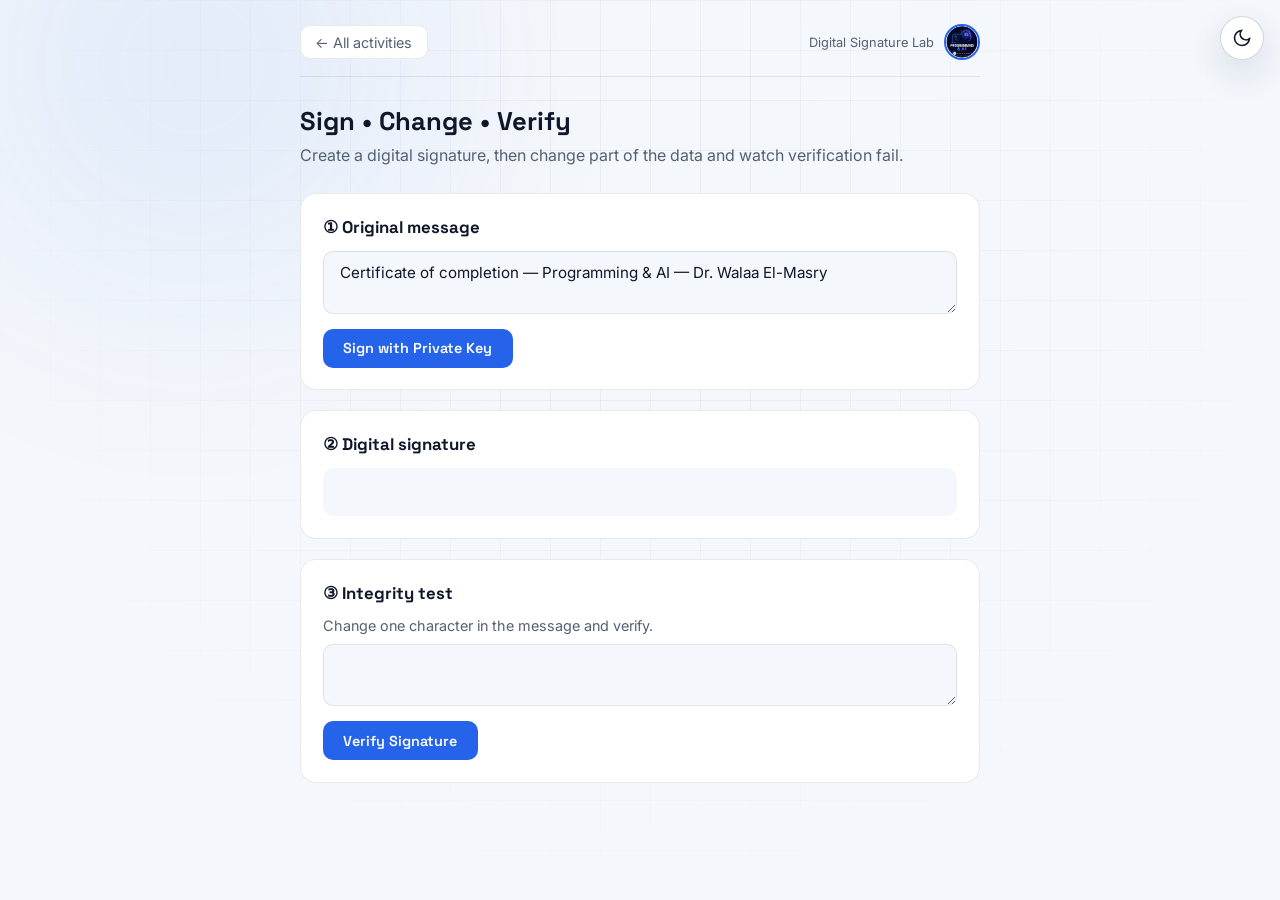
==== games/digital-signature.html @ dbafcafa "Initial commit" ====
<!DOCTYPE html>
<html lang="en" data-theme="dark">
<head>
  <meta charset="UTF-8">
  <meta name="viewport" content="width=device-width, initial-scale=1.0">
  <title>Digital Signature Lab | Dr. Walaa El-Masry</title>
  <link rel="icon" type="image/webp" href="../assets/images/logo.webp">
  <link rel="stylesheet" href="https://fonts.googleapis.com/css2?family=Space+Grotesk:wght@400;500;600;700&family=Inter:wght@300;400;500;600&family=JetBrains+Mono:wght@400;500&display=swap">
  <link rel="stylesheet" href="../css/style.css">
  <script>(function(){var t=null;try{t=localStorage.getItem('theme')}catch(e){}if(t!=='light'&&t!=='dark'){t=window.matchMedia&&window.matchMedia('(prefers-color-scheme: light)').matches?'light':'dark'}document.documentElement.setAttribute('data-theme',t)})();</script>
</head>
<body>
  <div class="bg-grid" aria-hidden="true"></div>
  <div class="bg-glow bg-glow-1" aria-hidden="true"></div>
  <button id="theme-toggle" class="theme-toggle" type="button" aria-label="Theme">
    <svg class="icon-sun" viewBox="0 0 24 24" width="20" height="20" fill="none" stroke="currentColor" stroke-width="2"><circle cx="12" cy="12" r="4"/><path d="M12 2v2M12 20v2M4.93 4.93l1.41 1.41M17.66 17.66l1.41 1.41M2 12h2M20 12h2M4.93 19.07l1.41-1.41M17.66 6.34l1.41-1.41"/></svg>
    <svg class="icon-moon" viewBox="0 0 24 24" width="20" height="20" fill="none" stroke="currentColor" stroke-width="2"><path d="M21 12.79A9 9 0 1 1 11.21 3 7 7 0 0 0 21 12.79z"/></svg>
  </button>
  <div class="game-wrap">
    <div class="game-nav">
      <a href="../index.html">← All activities</a>
      <div class="game-brand"><span>Digital Signature Lab</span><img src="../assets/images/logo.webp" alt=""></div>
    </div>
    <h1 class="game-title">Sign • Change • Verify</h1>
    <p class="game-desc">Create a digital signature, then change part of the data and watch verification fail.</p>
    <div class="lab-box">
      <h3>① Original message</h3>
      <textarea id="msg" rows="2">Certificate of completion — Programming & AI — Dr. Walaa El-Masry</textarea>
      <button class="btn" onclick="signMsg()">Sign with Private Key</button>
    </div>
    <div class="lab-box">
      <h3>② Digital signature</h3>
      <div id="signature" style="background:var(--bg-main);padding:1rem;border-radius:10px;font-family:'JetBrains Mono',monospace;word-break:break-all;min-height:48px;color:var(--accent-violet);font-size:0.85rem;"></div>
    </div>
    <div class="lab-box">
      <h3>③ Integrity test</h3>
      <p style="color:var(--text-secondary);margin-bottom:0.6rem;font-size:0.9rem;">Change one character in the message and verify.</p>
      <textarea id="msg2" rows="2"></textarea>
      <button class="btn" onclick="verify()">Verify Signature</button>
      <div id="verifyResult"></div>
    </div>
  </div>
  <script>
    document.getElementById('theme-toggle')?.addEventListener('click', () => {
      const cur = document.documentElement.getAttribute('data-theme');
      const next = cur === 'dark' ? 'light' : 'dark';
      document.documentElement.setAttribute('data-theme', next);
      try { localStorage.setItem('theme', next); } catch (e) {}
    });
    let sig = '';
    function simpleHash(str) {
      let h = 0;
      for (let i = 0; i < str.length; i++) { h = ((h << 5) - h) + str.charCodeAt(i); h |= 0; }
      return Math.abs(h).toString(16) + '-WALAA-SIG';
    }
    function signMsg() {
      const original = document.getElementById('msg').value;
      sig = simpleHash(original);
      document.getElementById('signature').textContent = sig;
      document.getElementById('msg2').value = original;
    }
    function verify() {
      const current = document.getElementById('msg2').value;
      const res = document.getElementById('verifyResult');
      if (!sig) { res.innerHTML = '<div class="result error">Sign the message first</div>'; return; }
      if (simpleHash(current) === sig) {
        res.innerHTML = '<div class="result success">Signature valid — message was not altered (Integrity OK)</div>';
      } else {
        res.innerHTML = '<div class="result error">Signature invalid — the message was changed. Digital signatures protect data integrity.</div>';
      }
    }
  </script>
</body>
</html>
---- css/style.css ----
/* Programming Activities Lab — Dr. Walaa El-Masry
   Same identity as Chapters Archive */

:root,
:root[data-theme="dark"] {
  --bg-main: #0B0D12;
  --bg-secondary: #141821;
  --bg-card: #191E29;
  --bg-card-hover: #1e2431;
  --accent: #3B82F6;
  --accent-cyan: #22D3EE;
  --accent-text: #22D3EE;
  --accent-violet: #8B5CF6;
  --text-main: #F8FAFC;
  --text-secondary: #9CA3AF;
  --border: rgba(255, 255, 255, 0.08);
  --border-strong: rgba(255, 255, 255, 0.16);
  --glow: rgba(59, 130, 246, 0.4);
  --shadow: 0 15px 40px rgba(0, 0, 0, 0.4);
  --grid-line: rgba(255, 255, 255, 0.025);
  --title-grad: linear-gradient(135deg, #fff 0%, var(--accent-cyan) 100%);
  --btn-text: #fff;
  color-scheme: dark;
}

:root[data-theme="light"] {
  --bg-main: #F4F7FB;
  --bg-secondary: #FFFFFF;
  --bg-card: #FFFFFF;
  --bg-card-hover: #FFFFFF;
  --accent: #2563EB;
  --accent-cyan: #06B6D4;
  --accent-text: #0E7490;
  --accent-violet: #7C3AED;
  --text-main: #0F172A;
  --text-secondary: #546174;
  --border: rgba(15, 23, 42, 0.09);
  --border-strong: rgba(15, 23, 42, 0.18);
  --glow: rgba(37, 99, 235, 0.28);
  --shadow: 0 14px 36px rgba(30, 58, 110, 0.14);
  --grid-line: rgba(15, 23, 42, 0.045);
  --title-grad: linear-gradient(135deg, #0F172A 0%, #2563EB 60%, #0891B2 100%);
  --btn-text: #fff;
  color-scheme: light;
}

* { margin: 0; padding: 0; box-sizing: border-box; }
html { scroll-behavior: smooth; }

body {
  font-family: 'Inter', system-ui, sans-serif;
  background: var(--bg-main);
  color: var(--text-main);
  min-height: 100vh;
  overflow-x: hidden;
  -webkit-font-smoothing: antialiased;
  transition: background 0.4s ease, color 0.4s ease;
}

.bg-grid {
  position: fixed; inset: 0;
  background-image:
    linear-gradient(var(--grid-line) 1px, transparent 1px),
    linear-gradient(90deg, var(--grid-line) 1px, transparent 1px);
  background-size: 50px 50px;
  mask-image: radial-gradient(ellipse at 50% 30%, #000 20%, transparent 75%);
  -webkit-mask-image: radial-gradient(ellipse at 50% 30%, #000 20%, transparent 75%);
  pointer-events: none; z-index: 0;
}

.bg-glow {
  position: fixed; width: 60vmax; height: 60vmax; border-radius: 50%;
  filter: blur(90px); pointer-events: none; z-index: 0; opacity: 0.55;
}
.bg-glow-1 { top: -25vmax; left: -15vmax; background: radial-gradient(circle, rgba(59,130,246,0.22), transparent 65%); }
.bg-glow-2 { bottom: -28vmax; right: -18vmax; background: radial-gradient(circle, rgba(34,211,238,0.16), transparent 65%); }

.screen { display: none; min-height: 100vh; position: relative; z-index: 1; }
.screen.active { display: block; animation: screenIn 0.5s ease both; }
@keyframes screenIn { from { opacity: 0; transform: translateY(12px); } to { opacity: 1; transform: none; } }

/* Theme toggle */
.theme-toggle {
  position: fixed; top: 1rem; right: 1rem; z-index: 900;
  width: 44px; height: 44px; border-radius: 50%;
  display: grid; place-items: center;
  background: var(--bg-card); color: var(--text-main);
  border: 1px solid var(--border-strong); cursor: pointer;
  box-shadow: var(--shadow);
  transition: transform 0.25s ease, border-color 0.25s;
}
.theme-toggle:hover { transform: scale(1.06); border-color: var(--accent); }
:root[data-theme="dark"] .icon-sun { display: block; }
:root[data-theme="dark"] .icon-moon { display: none; }
:root[data-theme="light"] .icon-sun { display: none; }
:root[data-theme="light"] .icon-moon { display: block; }

/* Intro */
#intro-screen {
  display: none;
  flex-direction: column;
  align-items: center;
  justify-content: center;
  text-align: center;
  padding: 2rem 1.5rem 4rem;
  min-height: 100vh;
}
#intro-screen.active { display: flex; }

.orb {
  position: absolute; border-radius: 50%; filter: blur(60px); opacity: 0.35; pointer-events: none;
}
.orb-1 { width: 280px; height: 280px; background: var(--accent); top: 10%; left: 15%; animation: float 12s ease-in-out infinite; }
.orb-2 { width: 200px; height: 200px; background: var(--accent-cyan); bottom: 20%; right: 10%; animation: float 15s ease-in-out infinite reverse; }
.orb-3 { width: 160px; height: 160px; background: var(--accent-violet); top: 40%; right: 25%; animation: float 10s ease-in-out infinite; }
@keyframes float { 0%,100% { transform: translate(0,0); } 50% { transform: translate(20px,-30px); } }

.logo-container {
  position: relative; width: 120px; height: 120px; margin-bottom: 1.75rem;
}
.logo-ring {
  position: absolute; inset: -8px; border-radius: 50%;
  border: 2px solid transparent;
  background: linear-gradient(135deg, var(--accent), var(--accent-violet), var(--accent-cyan)) border-box;
  -webkit-mask: linear-gradient(#fff 0 0) padding-box, linear-gradient(#fff 0 0);
  mask: linear-gradient(#fff 0 0) padding-box, linear-gradient(#fff 0 0);
  -webkit-mask-composite: xor; mask-composite: exclude;
  animation: spin 12s linear infinite;
}
@keyframes spin { to { transform: rotate(360deg); } }
.logo-container img {
  width: 100%; height: 100%; border-radius: 50%; object-fit: cover;
  border: 3px solid var(--bg-main);
}

.eyebrow {
  font-family: 'Space Grotesk', sans-serif;
  font-size: 0.8rem; font-weight: 600; letter-spacing: 0.18em;
  color: var(--accent-text); margin-bottom: 1rem; text-transform: uppercase;
}
.main-title {
  font-family: 'Space Grotesk', sans-serif;
  font-size: clamp(2.4rem, 7vw, 4rem); font-weight: 700; line-height: 1.05;
  background: var(--title-grad); -webkit-background-clip: text; background-clip: text;
  -webkit-text-fill-color: transparent; margin-bottom: 1rem;
}
.subtitle {
  color: var(--text-secondary); font-size: 1.1rem; max-width: 420px; margin-bottom: 2rem;
}

.stats {
  display: flex; gap: 2rem; margin-bottom: 2.5rem; flex-wrap: wrap; justify-content: center;
}
.stat { text-align: center; }
.stat-num {
  display: block; font-family: 'Space Grotesk', sans-serif;
  font-size: 1.75rem; font-weight: 700; color: var(--accent-cyan);
}
.stat-label { font-size: 0.8rem; color: var(--text-secondary); text-transform: uppercase; letter-spacing: 0.08em; }

.start-btn {
  display: inline-flex; align-items: center; gap: 0.6rem;
  background: linear-gradient(135deg, var(--accent), var(--accent-violet));
  color: var(--btn-text); border: none; padding: 0.95rem 2rem;
  border-radius: 14px; font-family: 'Space Grotesk', sans-serif;
  font-weight: 600; font-size: 1rem; cursor: pointer;
  box-shadow: 0 8px 28px var(--glow);
  transition: transform 0.2s, box-shadow 0.2s;
}
.start-btn:hover { transform: translateY(-2px); box-shadow: 0 12px 32px var(--glow); }

/* Header */
.header {
  display: flex; align-items: center; justify-content: space-between;
  padding: 1.1rem 1.5rem; border-bottom: 1px solid var(--border);
  position: sticky; top: 0; background: color-mix(in srgb, var(--bg-main) 88%, transparent);
  backdrop-filter: blur(12px); z-index: 50;
}
.header-left { display: flex; align-items: center; gap: 0.75rem; }
.header-logo { width: 36px; height: 36px; border-radius: 50%; object-fit: cover; border: 2px solid var(--accent); }
.header h2 {
  font-family: 'Space Grotesk', sans-serif; font-size: 1rem; font-weight: 600; letter-spacing: 0.06em;
}
.header-right { display: flex; align-items: center; gap: 0.75rem; }
.chapters-count {
  font-size: 0.75rem; color: var(--text-secondary); letter-spacing: 0.06em;
  background: var(--bg-card); padding: 0.35rem 0.7rem; border-radius: 999px; border: 1px solid var(--border);
}

.back-btn {
  background: var(--bg-card); color: var(--text-main); border: 1px solid var(--border-strong);
  padding: 0.45rem 0.9rem; border-radius: 10px; font-size: 0.85rem; cursor: pointer;
  transition: border-color 0.2s, background 0.2s;
}
.back-btn:hover { border-color: var(--accent); background: var(--bg-card-hover); }

.section-head {
  padding: 1.5rem 1.5rem 0.5rem; display: flex; flex-wrap: wrap; gap: 1rem; align-items: center;
}
.header-subtitle { color: var(--text-secondary); font-size: 0.95rem; }

.search-wrap {
  margin: 1rem 1.5rem; display: flex; align-items: center; gap: 0.6rem;
  background: var(--bg-card); border: 1px solid var(--border); border-radius: 12px;
  padding: 0.65rem 1rem; max-width: 480px;
}
.search-wrap input {
  flex: 1; background: transparent; border: none; color: var(--text-main); font-size: 0.95rem; outline: none;
}
.search-wrap svg { color: var(--text-secondary); flex-shrink: 0; }

.chips {
  display: flex; flex-wrap: wrap; gap: 0.5rem; padding: 0 1.5rem 1.25rem;
}
.chip {
  background: var(--bg-card); border: 1px solid var(--border); color: var(--text-secondary);
  padding: 0.4rem 0.9rem; border-radius: 999px; font-size: 0.8rem; cursor: pointer;
  transition: all 0.2s;
}
.chip:hover, .chip.on {
  background: rgba(59, 130, 246, 0.15); border-color: var(--accent); color: var(--accent-text);
}

/* Activity cards */
.activities-grid {
  display: grid;
  grid-template-columns: repeat(auto-fill, minmax(300px, 1fr));
  gap: 1.25rem;
  padding: 0 1.5rem 3rem;
}

.activity-card {
  background: var(--bg-card);
  border: 1px solid var(--border);
  border-radius: 16px;
  padding: 1.35rem;
  display: flex; flex-direction: column;
  transition: transform 0.25s, border-color 0.25s, box-shadow 0.25s, background 0.3s;
}
.activity-card:hover {
  transform: translateY(-4px);
  border-color: rgba(59, 130, 246, 0.35);
  box-shadow: var(--shadow);
  background: var(--bg-card-hover);
}

.card-top { display: flex; flex-wrap: wrap; gap: 0.4rem; margin-bottom: 0.75rem; }
.card-badge {
  font-size: 0.7rem; font-weight: 600; letter-spacing: 0.04em;
  background: rgba(59, 130, 246, 0.15); color: var(--accent-text);
  padding: 0.2rem 0.55rem; border-radius: 6px;
}
.card-tag {
  font-size: 0.7rem; color: var(--text-secondary);
  background: var(--bg-secondary); padding: 0.2rem 0.55rem; border-radius: 6px;
}

.activity-card h3 {
  font-family: 'Space Grotesk', sans-serif;
  font-size: 1.15rem; font-weight: 600; margin-bottom: 0.5rem;
}
.activity-card p {
  color: var(--text-secondary); font-size: 0.9rem; flex-grow: 1; margin-bottom: 1rem; line-height: 1.55;
}
.card-topics {
  display: flex; flex-wrap: wrap; gap: 0.35rem; margin-bottom: 1.1rem;
}
.card-topics span {
  font-size: 0.72rem; background: rgba(139, 92, 246, 0.12); color: #c4b5fd;
  padding: 0.18rem 0.5rem; border-radius: 5px;
}
:root[data-theme="light"] .card-topics span { background: rgba(124, 58, 237, 0.1); color: #6d28d9; }

.card-btn {
  display: inline-block; text-align: center;
  background: linear-gradient(135deg, var(--accent), #6366f1);
  color: #fff; padding: 0.6rem 1rem; border-radius: 10px;
  text-decoration: none; font-weight: 600; font-size: 0.88rem;
  transition: opacity 0.2s;
}
.card-btn:hover { opacity: 0.9; }

/* Footer */
.footer {
  border-top: 1px solid var(--border);
  padding: 2rem 1.5rem; text-align: center;
}
.footer p { color: var(--text-secondary); font-size: 0.9rem; margin-bottom: 0.5rem; }
.footer-links { display: flex; justify-content: center; gap: 0.6rem; flex-wrap: wrap; }
.footer-links a { color: var(--accent-text); text-decoration: none; }
.footer-links a:hover { text-decoration: underline; }

/* Links screen */
.certs-header { padding: 1.25rem 1.5rem; }
.certs-titles { padding: 0 1.5rem 1.5rem; }
.certs-title {
  font-family: 'Space Grotesk', sans-serif; font-size: 1.75rem; font-weight: 700;
  background: var(--title-grad); -webkit-background-clip: text; background-clip: text;
  -webkit-text-fill-color: transparent;
}
.certs-subtitle { color: var(--text-secondary); margin-top: 0.35rem; }

.links-wrap { padding: 0 1.5rem 3rem; max-width: 560px; }
.link-group h3 {
  font-family: 'Space Grotesk', sans-serif; font-size: 0.85rem; letter-spacing: 0.1em;
  color: var(--accent-text); text-transform: uppercase; margin-bottom: 0.75rem;
}
.link-item {
  display: flex; justify-content: space-between; align-items: center;
  background: var(--bg-card); border: 1px solid var(--border); border-radius: 12px;
  padding: 0.9rem 1.1rem; margin-bottom: 0.6rem; text-decoration: none; color: var(--text-main);
  transition: border-color 0.2s, background 0.2s;
}
.link-item:hover { border-color: var(--accent); background: var(--bg-card-hover); }
.link-url { font-size: 0.8rem; color: var(--text-secondary); font-family: 'JetBrains Mono', monospace; }

/* Game pages shared */
.game-wrap { max-width: 720px; margin: 0 auto; padding: 1.5rem 1.25rem 3rem; position: relative; z-index: 1; }
.game-nav {
  display: flex; justify-content: space-between; align-items: center; flex-wrap: wrap; gap: 0.75rem;
  margin-bottom: 1.75rem; padding-bottom: 1rem; border-bottom: 1px solid var(--border);
}
.game-nav a {
  color: var(--text-secondary); text-decoration: none; font-size: 0.9rem;
  background: var(--bg-card); border: 1px solid var(--border); padding: 0.45rem 0.9rem; border-radius: 10px;
}
.game-nav a:hover { color: var(--text-main); border-color: var(--accent); }
.game-brand { display: flex; align-items: center; gap: 0.6rem; }
.game-brand img { width: 36px; height: 36px; border-radius: 50%; border: 2px solid var(--accent); }
.game-brand span { font-size: 0.8rem; color: var(--text-secondary); }

.game-title {
  font-family: 'Space Grotesk', sans-serif; font-size: 1.6rem; font-weight: 700; margin-bottom: 0.5rem;
}
.game-desc { color: var(--text-secondary); margin-bottom: 1.75rem; }

.lab-box {
  background: var(--bg-card); border: 1px solid var(--border); border-radius: 16px;
  padding: 1.35rem; margin-bottom: 1.25rem;
}
.lab-box h3 { font-family: 'Space Grotesk', sans-serif; font-size: 1.05rem; margin-bottom: 0.85rem; }

input[type="text"], input[type="password"], textarea, select {
  width: 100%; background: var(--bg-main); border: 1px solid var(--border);
  border-radius: 10px; padding: 0.7rem 1rem; color: var(--text-main); font-size: 0.95rem;
  margin-bottom: 0.7rem; font-family: inherit;
}
input:focus, textarea:focus, select:focus { outline: none; border-color: var(--accent); }

.btn {
  background: var(--accent); color: #fff; border: none; padding: 0.65rem 1.3rem;
  border-radius: 10px; font-weight: 600; cursor: pointer; font-size: 0.9rem;
  font-family: 'Space Grotesk', sans-serif;
}
.btn:hover { filter: brightness(1.1); }
.btn-secondary { background: var(--bg-secondary); color: var(--text-main); border: 1px solid var(--border-strong); }

.result { margin-top: 1rem; padding: 1rem; border-radius: 10px; font-weight: 500; line-height: 1.55; }
.result.success { background: rgba(34,197,94,0.12); color: #4ade80; border: 1px solid rgba(34,197,94,0.3); }
.result.error { background: rgba(239,68,68,0.12); color: #f87171; border: 1px solid rgba(239,68,68,0.3); }
.result.info { background: rgba(59,130,246,0.12); color: #60a5fa; border: 1px solid rgba(59,130,246,0.3); }
:root[data-theme="light"] .result.success { color: #15803d; }
:root[data-theme="light"] .result.error { color: #b91c1c; }
:root[data-theme="light"] .result.info { color: #1d4ed8; }

@media (max-width: 600px) {
  .activities-grid { grid-template-columns: 1fr; }
  .main-title { font-size: 2.1rem; }
  .stats { gap: 1.25rem; }
}
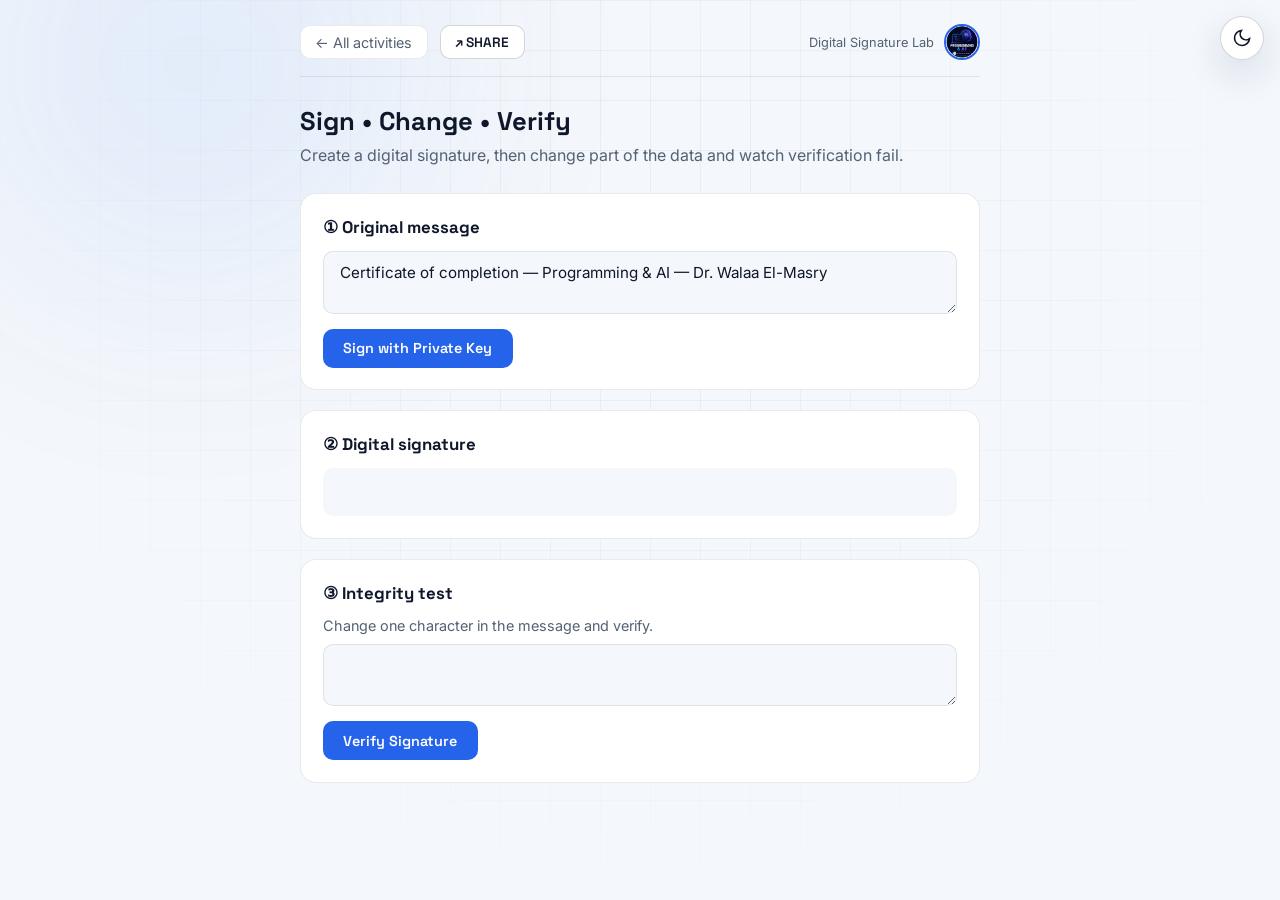
==== commit fe99fe71: "Update project" ====
--- a/games/digital-signature.html
+++ b/games/digital-signature.html
@@ -20,6 +20,7 @@
     <div class="game-nav">
       <a href="../index.html">← All activities</a>
       <div class="game-brand"><span>Digital Signature Lab</span><img src="../assets/images/logo.webp" alt=""></div>
+      <button type="button" class="share-trigger" id="share-btn" data-share>↗ SHARE</button>
     </div>
     <h1 class="game-title">Sign • Change • Verify</h1>
     <p class="game-desc">Create a digital signature, then change part of the data and watch verification fail.</p>
@@ -70,5 +71,6 @@
       }
     }
   </script>
+  <script src="../js/share.js"></script>
 </body>
 </html>
--- a/css/style.css
+++ b/css/style.css
@@ -368,3 +368,139 @@
   .main-title { font-size: 2.1rem; }
   .stats { gap: 1.25rem; }
 }
+
+/* ========== Share modal + Feedback ========== */
+.modal {
+  position: fixed; inset: 0; z-index: 1000;
+  display: none; align-items: center; justify-content: center;
+  background: var(--overlay, rgba(4, 6, 10, 0.88));
+  padding: 1rem;
+  backdrop-filter: blur(6px);
+}
+.modal.active { display: flex; animation: screenIn 0.3s ease; }
+
+.modal-content {
+  background: var(--bg-card);
+  border: 1px solid var(--border-strong);
+  border-radius: 18px;
+  padding: 1.5rem;
+  max-width: 440px;
+  width: 100%;
+  max-height: 92vh;
+  overflow-y: auto;
+  position: relative;
+  box-shadow: var(--shadow);
+}
+
+.close-modal {
+  position: absolute; top: 0.75rem; left: 0.75rem;
+  width: 36px; height: 36px; border-radius: 50%;
+  border: 1px solid var(--border); background: var(--bg-main);
+  color: var(--text-main); font-size: 1.25rem; cursor: pointer;
+  display: grid; place-items: center; line-height: 1;
+}
+.close-modal:hover { border-color: var(--accent); }
+
+.share-card .eyebrow {
+  font-size: 0.7rem; letter-spacing: 0.14em; color: var(--accent-text);
+  margin-bottom: 0.35rem;
+}
+.share-title {
+  font-family: 'Space Grotesk', sans-serif;
+  font-size: 1.2rem; font-weight: 600; margin-bottom: 1rem;
+}
+
+.share-row {
+  display: flex; gap: 0.5rem; margin-bottom: 1rem;
+}
+.share-row input {
+  flex: 1; margin: 0; font-size: 0.8rem;
+  font-family: 'JetBrains Mono', monospace;
+}
+
+.view-btn {
+  display: inline-flex; align-items: center; justify-content: center;
+  background: var(--bg-main); color: var(--text-main);
+  border: 1px solid var(--border-strong); border-radius: 10px;
+  padding: 0.55rem 0.9rem; font-size: 0.85rem; font-weight: 600;
+  text-decoration: none; cursor: pointer;
+  font-family: 'Space Grotesk', sans-serif;
+  transition: border-color 0.2s, background 0.2s;
+}
+.view-btn:hover { border-color: var(--accent); background: var(--bg-card-hover); }
+.view-btn.solid {
+  background: var(--accent); color: #fff; border-color: transparent;
+}
+.view-btn.solid:hover { filter: brightness(1.08); }
+
+.share-targets {
+  display: flex; flex-wrap: wrap; gap: 0.5rem; margin-bottom: 1.25rem;
+}
+
+.share-divider {
+  display: flex; align-items: center; gap: 0.75rem;
+  margin: 0.5rem 0 1.1rem; color: var(--text-secondary); font-size: 0.8rem;
+}
+.share-divider::before, .share-divider::after {
+  content: ''; flex: 1; height: 1px; background: var(--border);
+}
+
+.feedback-form { display: flex; flex-direction: column; gap: 0.35rem; }
+.fb-label {
+  font-size: 0.85rem; font-weight: 600; color: var(--text-main);
+  margin-top: 0.5rem;
+}
+.fb-radio-group {
+  display: flex; flex-direction: column; gap: 0.45rem; margin: 0.35rem 0 0.75rem;
+}
+.fb-radio {
+  display: flex; align-items: center; gap: 0.6rem;
+  background: var(--bg-main); border: 1px solid var(--border);
+  border-radius: 10px; padding: 0.7rem 0.9rem; cursor: pointer;
+  transition: border-color 0.2s;
+}
+.fb-radio:has(input:checked) {
+  border-color: var(--accent);
+  background: rgba(59, 130, 246, 0.1);
+}
+.fb-radio input { width: auto; margin: 0; accent-color: var(--accent); }
+.fb-submit {
+  width: 100%; margin-top: 0.5rem;
+  background: linear-gradient(135deg, #25D366, #128C7E) !important;
+  font-size: 1rem; padding: 0.85rem;
+}
+
+.toast {
+  position: fixed; bottom: 1.5rem; left: 50%; transform: translateX(-50%) translateY(20px);
+  background: var(--bg-card); color: var(--text-main);
+  border: 1px solid var(--border-strong); border-radius: 12px;
+  padding: 0.75rem 1.25rem; font-size: 0.9rem; font-weight: 500;
+  box-shadow: var(--shadow); opacity: 0; pointer-events: none;
+  transition: opacity 0.3s, transform 0.3s; z-index: 1100;
+  max-width: 90vw; text-align: center;
+}
+.toast.show { opacity: 1; transform: translateX(-50%) translateY(0); }
+
+/* Share button on game pages */
+.share-trigger, #share-btn {
+  display: inline-flex; align-items: center; gap: 0.4rem;
+  background: var(--bg-card); color: var(--text-main);
+  border: 1px solid var(--border-strong); border-radius: 10px;
+  padding: 0.45rem 0.9rem; font-size: 0.85rem; font-weight: 600;
+  cursor: pointer; font-family: 'Space Grotesk', sans-serif;
+  transition: border-color 0.2s, background 0.2s;
+}
+.share-trigger:hover, #share-btn:hover {
+  border-color: var(--accent); background: var(--bg-card-hover);
+}
+
+.game-nav {
+  display: flex;
+  justify-content: space-between;
+  align-items: center;
+  flex-wrap: wrap;
+  gap: 0.75rem;
+}
+.game-nav > a { order: 0; }
+.game-nav .game-brand { order: 2; margin-inline-start: auto; }
+.game-nav .share-trigger { order: 1; }
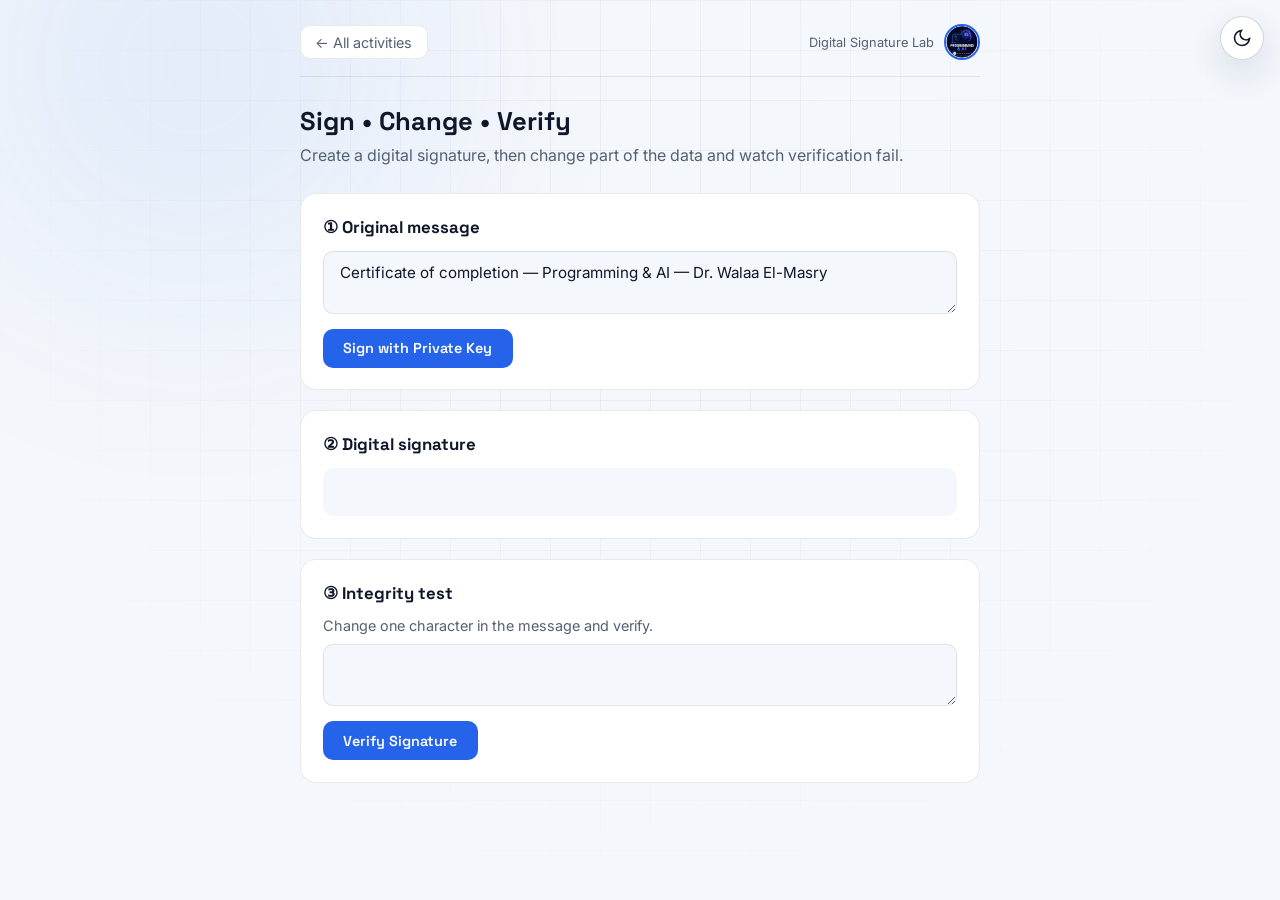
==== commit 1637d468: "Update project" ====
--- a/games/digital-signature.html
+++ b/games/digital-signature.html
@@ -20,7 +20,6 @@
     <div class="game-nav">
       <a href="../index.html">← All activities</a>
       <div class="game-brand"><span>Digital Signature Lab</span><img src="../assets/images/logo.webp" alt=""></div>
-      <button type="button" class="share-trigger" id="share-btn" data-share>↗ SHARE</button>
     </div>
     <h1 class="game-title">Sign • Change • Verify</h1>
     <p class="game-desc">Create a digital signature, then change part of the data and watch verification fail.</p>
@@ -71,6 +70,5 @@
       }
     }
   </script>
-  <script src="../js/share.js"></script>
 </body>
 </html>
--- a/css/style.css
+++ b/css/style.css
@@ -368,139 +368,3 @@
   .main-title { font-size: 2.1rem; }
   .stats { gap: 1.25rem; }
 }
-
-/* ========== Share modal + Feedback ========== */
-.modal {
-  position: fixed; inset: 0; z-index: 1000;
-  display: none; align-items: center; justify-content: center;
-  background: var(--overlay, rgba(4, 6, 10, 0.88));
-  padding: 1rem;
-  backdrop-filter: blur(6px);
-}
-.modal.active { display: flex; animation: screenIn 0.3s ease; }
-
-.modal-content {
-  background: var(--bg-card);
-  border: 1px solid var(--border-strong);
-  border-radius: 18px;
-  padding: 1.5rem;
-  max-width: 440px;
-  width: 100%;
-  max-height: 92vh;
-  overflow-y: auto;
-  position: relative;
-  box-shadow: var(--shadow);
-}
-
-.close-modal {
-  position: absolute; top: 0.75rem; left: 0.75rem;
-  width: 36px; height: 36px; border-radius: 50%;
-  border: 1px solid var(--border); background: var(--bg-main);
-  color: var(--text-main); font-size: 1.25rem; cursor: pointer;
-  display: grid; place-items: center; line-height: 1;
-}
-.close-modal:hover { border-color: var(--accent); }
-
-.share-card .eyebrow {
-  font-size: 0.7rem; letter-spacing: 0.14em; color: var(--accent-text);
-  margin-bottom: 0.35rem;
-}
-.share-title {
-  font-family: 'Space Grotesk', sans-serif;
-  font-size: 1.2rem; font-weight: 600; margin-bottom: 1rem;
-}
-
-.share-row {
-  display: flex; gap: 0.5rem; margin-bottom: 1rem;
-}
-.share-row input {
-  flex: 1; margin: 0; font-size: 0.8rem;
-  font-family: 'JetBrains Mono', monospace;
-}
-
-.view-btn {
-  display: inline-flex; align-items: center; justify-content: center;
-  background: var(--bg-main); color: var(--text-main);
-  border: 1px solid var(--border-strong); border-radius: 10px;
-  padding: 0.55rem 0.9rem; font-size: 0.85rem; font-weight: 600;
-  text-decoration: none; cursor: pointer;
-  font-family: 'Space Grotesk', sans-serif;
-  transition: border-color 0.2s, background 0.2s;
-}
-.view-btn:hover { border-color: var(--accent); background: var(--bg-card-hover); }
-.view-btn.solid {
-  background: var(--accent); color: #fff; border-color: transparent;
-}
-.view-btn.solid:hover { filter: brightness(1.08); }
-
-.share-targets {
-  display: flex; flex-wrap: wrap; gap: 0.5rem; margin-bottom: 1.25rem;
-}
-
-.share-divider {
-  display: flex; align-items: center; gap: 0.75rem;
-  margin: 0.5rem 0 1.1rem; color: var(--text-secondary); font-size: 0.8rem;
-}
-.share-divider::before, .share-divider::after {
-  content: ''; flex: 1; height: 1px; background: var(--border);
-}
-
-.feedback-form { display: flex; flex-direction: column; gap: 0.35rem; }
-.fb-label {
-  font-size: 0.85rem; font-weight: 600; color: var(--text-main);
-  margin-top: 0.5rem;
-}
-.fb-radio-group {
-  display: flex; flex-direction: column; gap: 0.45rem; margin: 0.35rem 0 0.75rem;
-}
-.fb-radio {
-  display: flex; align-items: center; gap: 0.6rem;
-  background: var(--bg-main); border: 1px solid var(--border);
-  border-radius: 10px; padding: 0.7rem 0.9rem; cursor: pointer;
-  transition: border-color 0.2s;
-}
-.fb-radio:has(input:checked) {
-  border-color: var(--accent);
-  background: rgba(59, 130, 246, 0.1);
-}
-.fb-radio input { width: auto; margin: 0; accent-color: var(--accent); }
-.fb-submit {
-  width: 100%; margin-top: 0.5rem;
-  background: linear-gradient(135deg, #25D366, #128C7E) !important;
-  font-size: 1rem; padding: 0.85rem;
-}
-
-.toast {
-  position: fixed; bottom: 1.5rem; left: 50%; transform: translateX(-50%) translateY(20px);
-  background: var(--bg-card); color: var(--text-main);
-  border: 1px solid var(--border-strong); border-radius: 12px;
-  padding: 0.75rem 1.25rem; font-size: 0.9rem; font-weight: 500;
-  box-shadow: var(--shadow); opacity: 0; pointer-events: none;
-  transition: opacity 0.3s, transform 0.3s; z-index: 1100;
-  max-width: 90vw; text-align: center;
-}
-.toast.show { opacity: 1; transform: translateX(-50%) translateY(0); }
-
-/* Share button on game pages */
-.share-trigger, #share-btn {
-  display: inline-flex; align-items: center; gap: 0.4rem;
-  background: var(--bg-card); color: var(--text-main);
-  border: 1px solid var(--border-strong); border-radius: 10px;
-  padding: 0.45rem 0.9rem; font-size: 0.85rem; font-weight: 600;
-  cursor: pointer; font-family: 'Space Grotesk', sans-serif;
-  transition: border-color 0.2s, background 0.2s;
-}
-.share-trigger:hover, #share-btn:hover {
-  border-color: var(--accent); background: var(--bg-card-hover);
-}
-
-.game-nav {
-  display: flex;
-  justify-content: space-between;
-  align-items: center;
-  flex-wrap: wrap;
-  gap: 0.75rem;
-}
-.game-nav > a { order: 0; }
-.game-nav .game-brand { order: 2; margin-inline-start: auto; }
-.game-nav .share-trigger { order: 1; }
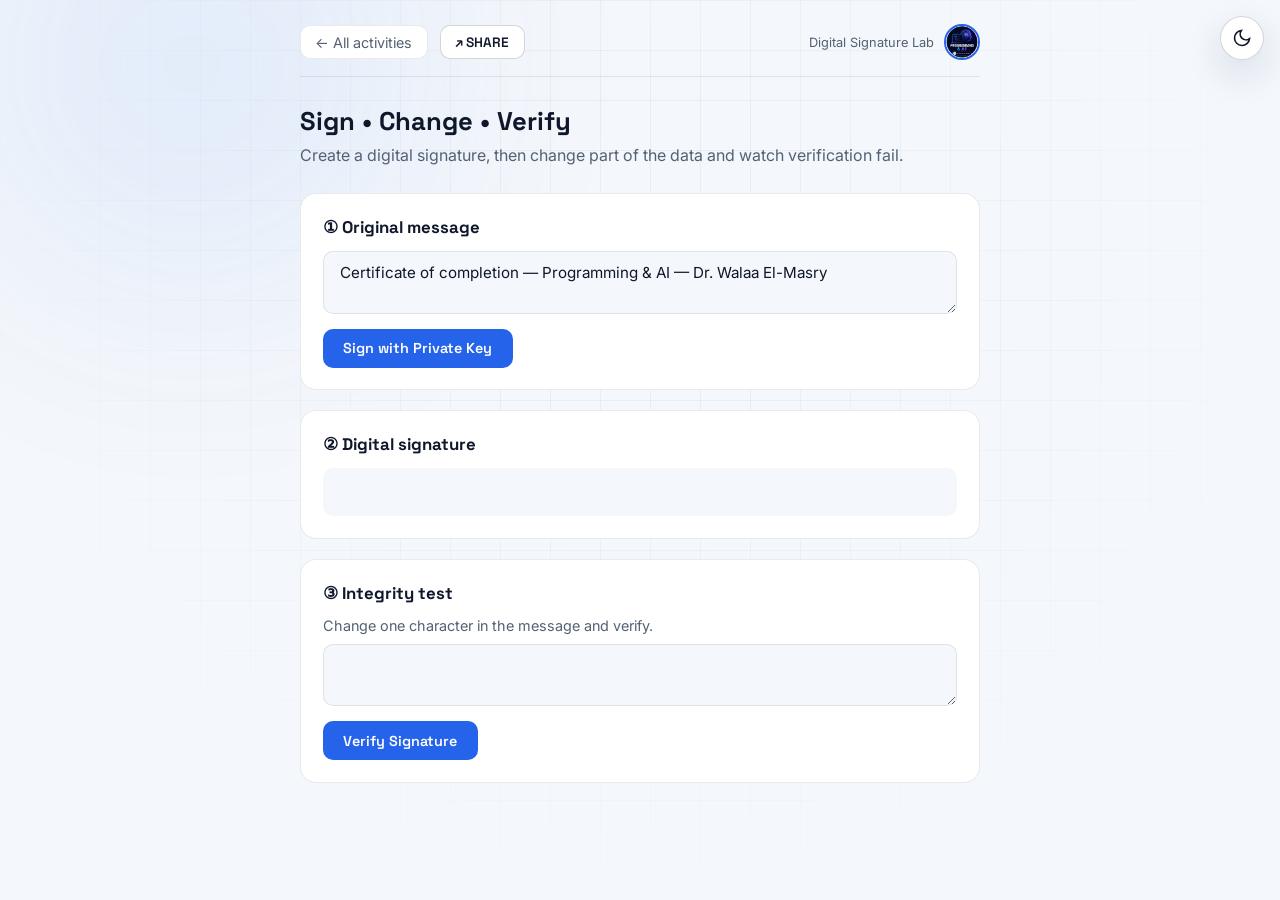
==== commit 22beafac: "Update latest project version" ====
--- a/games/digital-signature.html
+++ b/games/digital-signature.html
@@ -20,6 +20,7 @@
     <div class="game-nav">
       <a href="../index.html">← All activities</a>
       <div class="game-brand"><span>Digital Signature Lab</span><img src="../assets/images/logo.webp" alt=""></div>
+      <button type="button" class="share-trigger" id="share-btn" data-share>↗ SHARE</button>
     </div>
     <h1 class="game-title">Sign • Change • Verify</h1>
     <p class="game-desc">Create a digital signature, then change part of the data and watch verification fail.</p>
@@ -70,5 +71,6 @@
       }
     }
   </script>
+  <script src="../js/share.js"></script>
 </body>
 </html>
--- a/css/style.css
+++ b/css/style.css
@@ -368,3 +368,139 @@
   .main-title { font-size: 2.1rem; }
   .stats { gap: 1.25rem; }
 }
+
+/* ========== Share modal + Feedback ========== */
+.modal {
+  position: fixed; inset: 0; z-index: 1000;
+  display: none; align-items: center; justify-content: center;
+  background: var(--overlay, rgba(4, 6, 10, 0.88));
+  padding: 1rem;
+  backdrop-filter: blur(6px);
+}
+.modal.active { display: flex; animation: screenIn 0.3s ease; }
+
+.modal-content {
+  background: var(--bg-card);
+  border: 1px solid var(--border-strong);
+  border-radius: 18px;
+  padding: 1.5rem;
+  max-width: 440px;
+  width: 100%;
+  max-height: 92vh;
+  overflow-y: auto;
+  position: relative;
+  box-shadow: var(--shadow);
+}
+
+.close-modal {
+  position: absolute; top: 0.75rem; left: 0.75rem;
+  width: 36px; height: 36px; border-radius: 50%;
+  border: 1px solid var(--border); background: var(--bg-main);
+  color: var(--text-main); font-size: 1.25rem; cursor: pointer;
+  display: grid; place-items: center; line-height: 1;
+}
+.close-modal:hover { border-color: var(--accent); }
+
+.share-card .eyebrow {
+  font-size: 0.7rem; letter-spacing: 0.14em; color: var(--accent-text);
+  margin-bottom: 0.35rem;
+}
+.share-title {
+  font-family: 'Space Grotesk', sans-serif;
+  font-size: 1.2rem; font-weight: 600; margin-bottom: 1rem;
+}
+
+.share-row {
+  display: flex; gap: 0.5rem; margin-bottom: 1rem;
+}
+.share-row input {
+  flex: 1; margin: 0; font-size: 0.8rem;
+  font-family: 'JetBrains Mono', monospace;
+}
+
+.view-btn {
+  display: inline-flex; align-items: center; justify-content: center;
+  background: var(--bg-main); color: var(--text-main);
+  border: 1px solid var(--border-strong); border-radius: 10px;
+  padding: 0.55rem 0.9rem; font-size: 0.85rem; font-weight: 600;
+  text-decoration: none; cursor: pointer;
+  font-family: 'Space Grotesk', sans-serif;
+  transition: border-color 0.2s, background 0.2s;
+}
+.view-btn:hover { border-color: var(--accent); background: var(--bg-card-hover); }
+.view-btn.solid {
+  background: var(--accent); color: #fff; border-color: transparent;
+}
+.view-btn.solid:hover { filter: brightness(1.08); }
+
+.share-targets {
+  display: flex; flex-wrap: wrap; gap: 0.5rem; margin-bottom: 1.25rem;
+}
+
+.share-divider {
+  display: flex; align-items: center; gap: 0.75rem;
+  margin: 0.5rem 0 1.1rem; color: var(--text-secondary); font-size: 0.8rem;
+}
+.share-divider::before, .share-divider::after {
+  content: ''; flex: 1; height: 1px; background: var(--border);
+}
+
+.feedback-form { display: flex; flex-direction: column; gap: 0.35rem; }
+.fb-label {
+  font-size: 0.85rem; font-weight: 600; color: var(--text-main);
+  margin-top: 0.5rem;
+}
+.fb-radio-group {
+  display: flex; flex-direction: column; gap: 0.45rem; margin: 0.35rem 0 0.75rem;
+}
+.fb-radio {
+  display: flex; align-items: center; gap: 0.6rem;
+  background: var(--bg-main); border: 1px solid var(--border);
+  border-radius: 10px; padding: 0.7rem 0.9rem; cursor: pointer;
+  transition: border-color 0.2s;
+}
+.fb-radio:has(input:checked) {
+  border-color: var(--accent);
+  background: rgba(59, 130, 246, 0.1);
+}
+.fb-radio input { width: auto; margin: 0; accent-color: var(--accent); }
+.fb-submit {
+  width: 100%; margin-top: 0.5rem;
+  background: linear-gradient(135deg, #25D366, #128C7E) !important;
+  font-size: 1rem; padding: 0.85rem;
+}
+
+.toast {
+  position: fixed; bottom: 1.5rem; left: 50%; transform: translateX(-50%) translateY(20px);
+  background: var(--bg-card); color: var(--text-main);
+  border: 1px solid var(--border-strong); border-radius: 12px;
+  padding: 0.75rem 1.25rem; font-size: 0.9rem; font-weight: 500;
+  box-shadow: var(--shadow); opacity: 0; pointer-events: none;
+  transition: opacity 0.3s, transform 0.3s; z-index: 1100;
+  max-width: 90vw; text-align: center;
+}
+.toast.show { opacity: 1; transform: translateX(-50%) translateY(0); }
+
+/* Share button on game pages */
+.share-trigger, #share-btn {
+  display: inline-flex; align-items: center; gap: 0.4rem;
+  background: var(--bg-card); color: var(--text-main);
+  border: 1px solid var(--border-strong); border-radius: 10px;
+  padding: 0.45rem 0.9rem; font-size: 0.85rem; font-weight: 600;
+  cursor: pointer; font-family: 'Space Grotesk', sans-serif;
+  transition: border-color 0.2s, background 0.2s;
+}
+.share-trigger:hover, #share-btn:hover {
+  border-color: var(--accent); background: var(--bg-card-hover);
+}
+
+.game-nav {
+  display: flex;
+  justify-content: space-between;
+  align-items: center;
+  flex-wrap: wrap;
+  gap: 0.75rem;
+}
+.game-nav > a { order: 0; }
+.game-nav .game-brand { order: 2; margin-inline-start: auto; }
+.game-nav .share-trigger { order: 1; }
